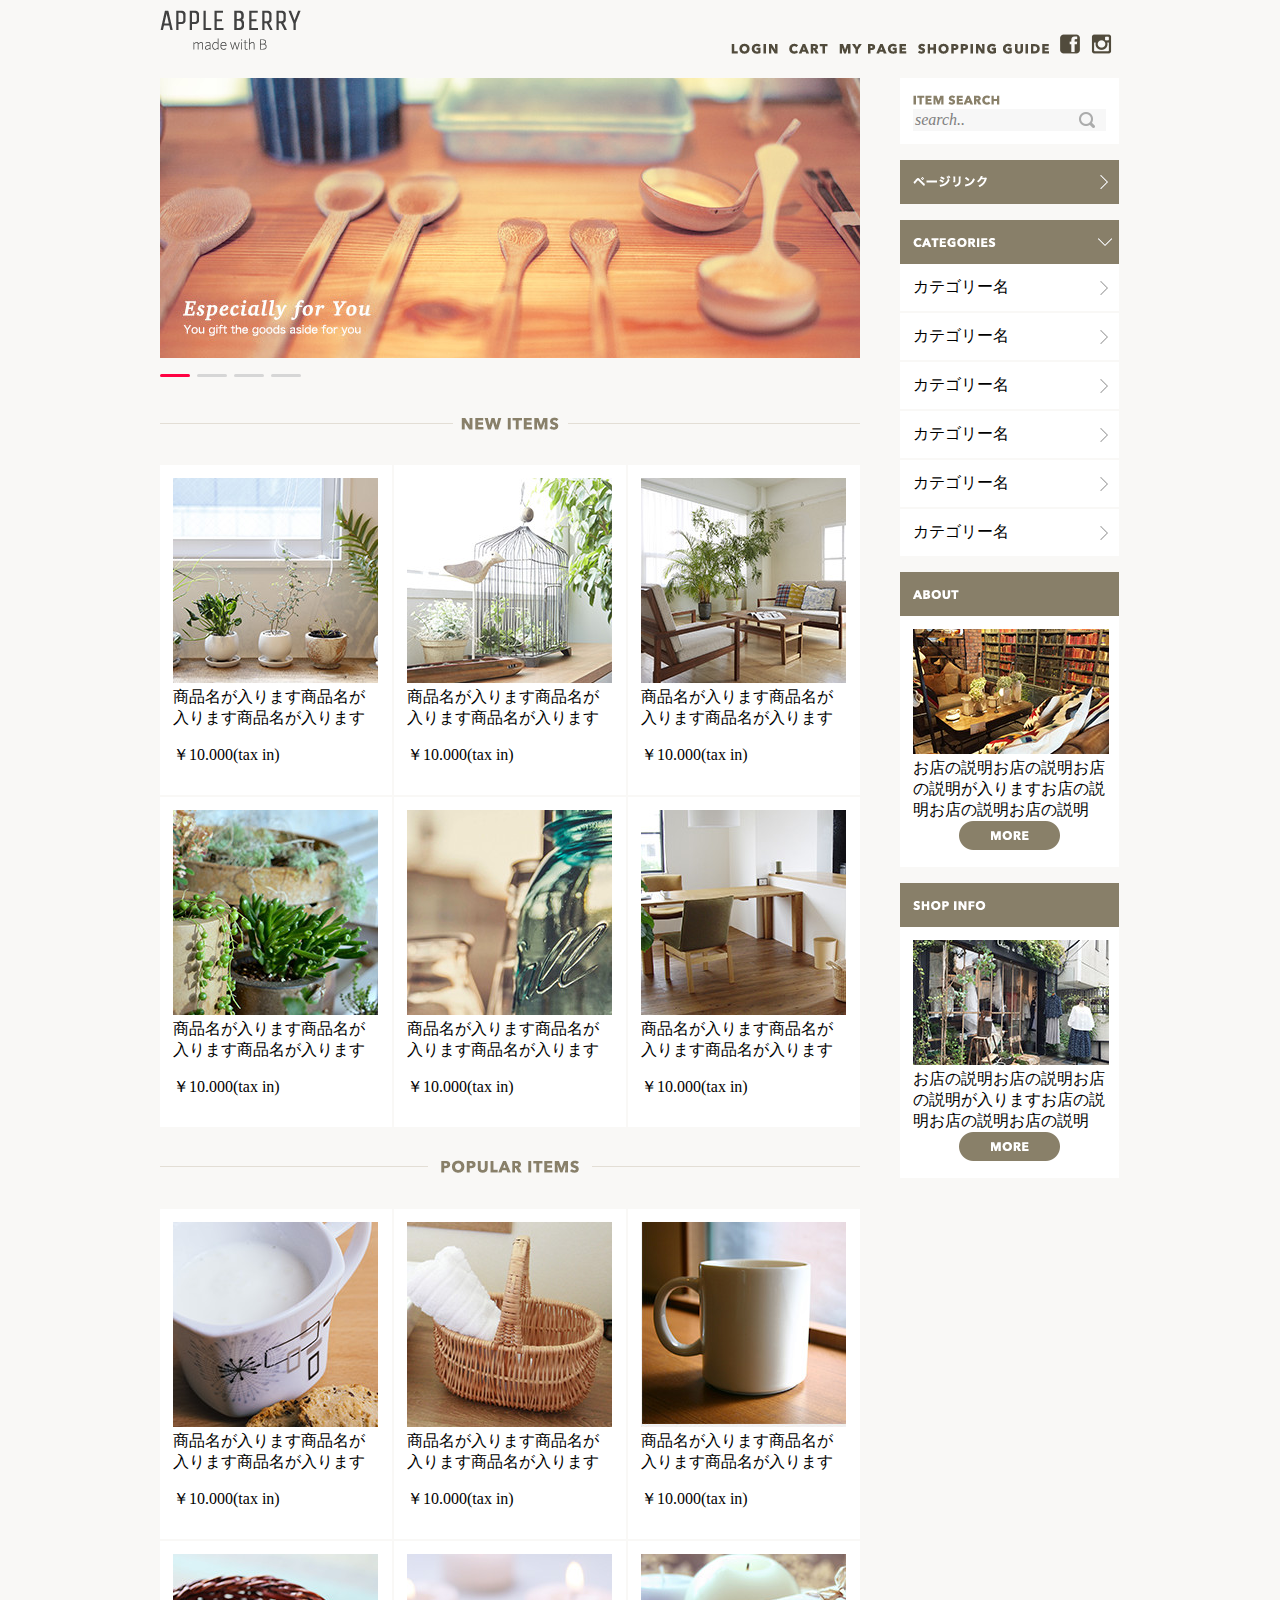
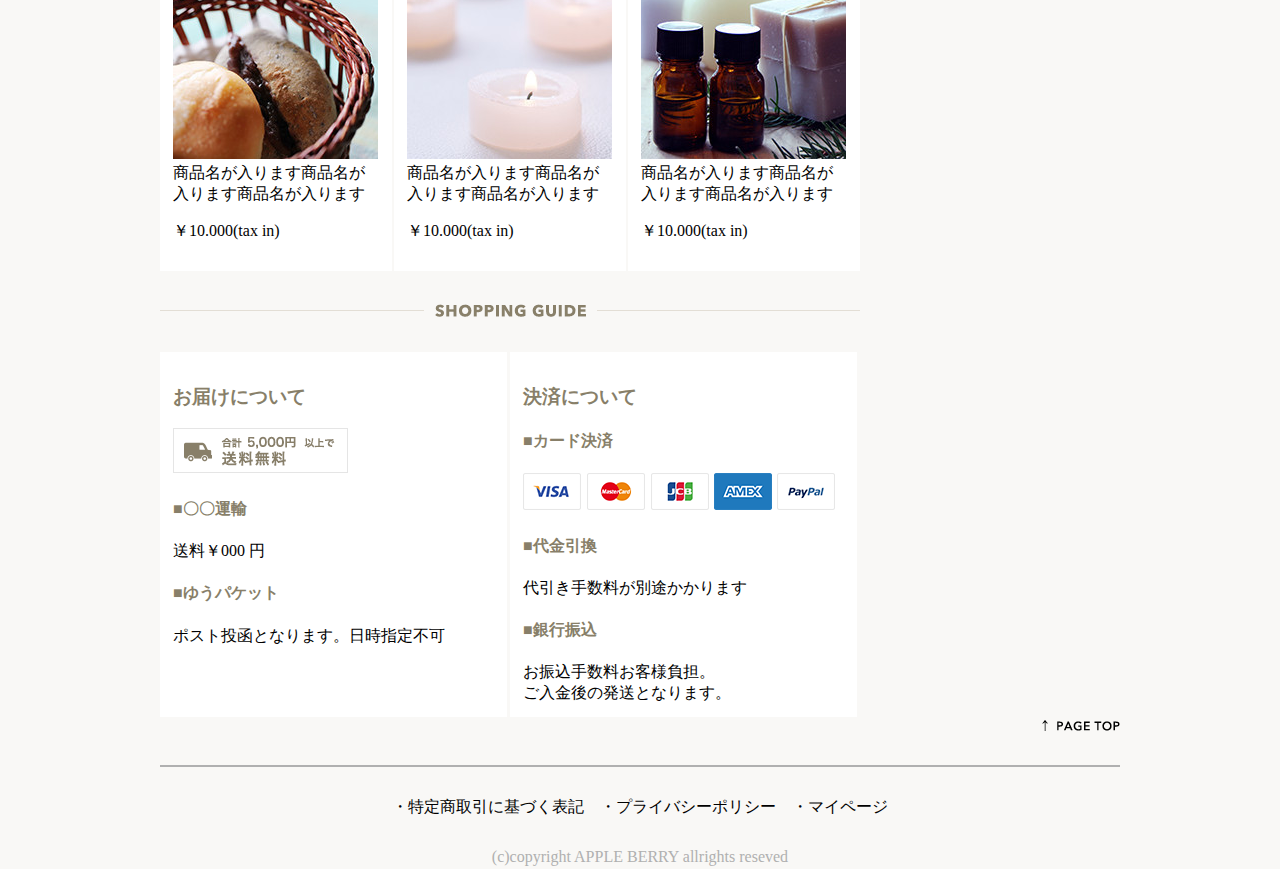
==== index.html @ ad6b8660 "shopcommit" ====
<!DOCTYPE html>
<html lang="ja">
<head>
    <meta charset="utf-8">
    <title></title>
    <meta name="viewport" content="width=device-width, initial-scale=1">
    
    <!-- Owl Carousel CSS -->
        <link rel="stylesheet" href="owlcarousel/assets/owl.carousel.min.css">
        <link rel="stylesheet" href="owlcarousel/assets/owl.theme.default.min.css">
      
       <!-- CSS -->
        <link rel="stylesheet" href="css/shop.css">
        
        <!-- jQuery -->
        <script type="text/javascript" src="https://ajax.googleapis.com/ajax/libs/jquery/1.10.2/jquery.min.js"></script>
        
        <!-- Owl Carousel JS -->
        <script src="owlcarousel/owl.carousel.min.js"></script>
        
        <!-- Owl Carouselを動作させるために追加 -->
        <script src="shop.js"></script>
        
        <!-- メニュー用JS -->
        <script src="menu.js"></script>
    
</head>

<body>
  
  <div id="container">
  
  <!-- header -->
<div id="header">
<div id="sp_logo"><img src="images/top_sp/logo.png" srcset="images/top_sp/logo@2x.png"></div>

<div id="sp_navi">
          <img id="sp_fb_btn"  src="images/top_sp/fb.png" alt="sp_navi" srcset="images/top_sp/fb@2x.png">
          <img id="sp_insta_btn"  src="images/top_sp/insta.png" alt="sp_navi" srcset="images/top_sp/insta@2x.png">
          <img id="sp_menu_btn" src="images/top_sp/menu_icon.png" alt="sp_navi" srcset="images/top_sp/menu_icon@2x.png">
          
          <ul id="sp_menu_toggle">
          <li><a href="">ログイン</a></li>
          <li><a href="">カート</a></li>
          <li><a href="">マイページ</a></li>
          <li><a href="">ショッピングガイド</a></li>
          </ul>
          
          </div>
        <!-- sp_navi終了 -->
        
<div id="iconbox">
<div id="pc_logo"><img src="images/top/logo.png"></div>
        <div id="pc_navi">
            <img id="pc_navi_btn" src="images/top/menu_login.png" alt="pc_navi">
            <img id="pc_navi_btn" src="images/top/menu_cart.png" alt="pc_navi">
            <img id="pc_navi_btn" src="images/top/menu_mypage.png" alt="pc_navi">
            <img id="pc_navi_btn" src="images/top/menu_guide.png" alt="pc_navi">
            <img id="pc_navi_btn" src="images/top/facebook.png" alt="pc_navi">
            <img id="pc_navi_btn" src="images/top/insta.png" alt="pc_navi">

      </div>
      <!-- pc_navi終了 -->
      </div>
      <!-- iconbox終了 -->
      
</div>
<!-- header終了 -->

<!-- メイン -->  

<!-- アイテムリスト -->
<div id="flexbox">
<div id="main">
<div class="owl-carousel owl-theme">    
<img id="slide" src="images/top/ca_banner.jpg">
<div><img id="slide" src="images/top/ca_banner.jpg"></div>
<div><img id="slide" src="images/top/ca_banner.jpg"></div>
<div><img id="slide" src="images/top/ca_banner.jpg"></div>
</div>

<div id="newitem"> 
<picture>
    <source media="(max-width: 768px)" srcset="images/top_sp/title_new_item@2x.png">
    <source media="(min-width: 769px)" srcset="images/top/title_newitems.png">
    <img src="images/top/title_newitems.png">
</picture>
</div> 
<div id="itembox">
  <div id="item"><img id="item_list" src="images/top/item_01.jpg">
  商品名が入ります商品名が入ります商品名が入ります<p>￥10.000(tax in)</p></div>
  <div id="item"><img id="item_list" src="images/top/item_02.jpg">
  商品名が入ります商品名が入ります商品名が入ります<p>￥10.000(tax in)</p></div>
  <div id="item"><img id="item_list" src="images/top/item_03.jpg">
   商品名が入ります商品名が入ります商品名が入ります<p>￥10.000(tax in)</p></div>
  <div id="item"><img id="item_list" src="images/top/item_04.jpg">
   商品名が入ります商品名が入ります商品名が入ります<p>￥10.000(tax in)</p></div>
  <div id="item"><img id="item_list" src="images/top/item_05.jpg">
  商品名が入ります商品名が入ります商品名が入ります<p>￥10.000(tax in)</p></div>
  <div id="item"><img id="item_list" src="images/top/item_06.jpg">
   商品名が入ります商品名が入ります商品名が入ります<p>￥10.000(tax in)</p></div>
  
  </div>
  <!-- itembox終了 -->
  
  <div id="popular">
  <picture>
    <source media="(max-width: 768px)" srcset="images/top_sp/title_popular@2x.png">
    <source media="(min-width: 769px)" srcset="images/top/title_popular.png">
    <img src="images/top/title_popular.png">
  </picture>
  </div>

  <div id="itembox">
  <div id="item"><img id="item_list" src="images/top/item_07.jpg">
  商品名が入ります商品名が入ります商品名が入ります<p>￥10.000(tax in)</p></div>
  <div id="item"><img id="item_list" src="images/top/item_08.jpg">
   商品名が入ります商品名が入ります商品名が入ります<p>￥10.000(tax in)</p></div>
  <div id="item"><img id="item_list" src="images/top/item_09.jpg">
   商品名が入ります商品名が入ります商品名が入ります<p>￥10.000(tax in)</p></div>
  <div id="item"><img id="item_list" src="images/top/item_10.jpg">
   商品名が入ります商品名が入ります商品名が入ります<p>￥10.000(tax in)</p></div>
  <div id="item"><img id="item_list" src="images/top/item_11.jpg">
  商品名が入ります商品名が入ります商品名が入ります<p>￥10.000(tax in)</p></div>
  <div id="item"><img id="item_list" src="images/top/item_12.jpg">
  商品名が入ります商品名が入ります商品名が入ります<p>￥10.000(tax in)</p></div>
  
  </div>
  <!-- itembox終了 -->
  <!-- アイテムリスト終了 -->
  
<!-- ガイド -->
<div id="guide">
    
<div id="shopguide">
<picture>
    <source media="(max-width: 768px)" srcset="images/top_sp/title_guide@2x.png">
    <source media="(min-width: 769px)" srcset="images/top/title_guide.png">
    <img src="images/top/title_guide.png">
</picture>
</div>
     
     <div id="shopguidebox">
         
      <div id="guidebox">
          <h3>お届けについて</h3>
            <img src="images/top/otodoke_banner.png">
          <h4>■〇〇運輸</h4>
            送料￥000 円
            <h4>■ゆうパケット</h4>
            ポスト投函となります。日時指定不可</div>
        
         <div id="guidebox">
          <h3>決済について</h3>
            <h4>■カード決済</h4>
            <img src="images/top/cards.png">
            <h4>■代金引換</h4>
            代引き手数料が別途かかります
            <h4>■銀行振込</h4>
           お振込手数料お客様負担。<span id="before">ご入金後の発送となります。</span></div>
    
     </div>
     <!-- guidebox終了 -->
     
</div>
<!-- ガイド終了 -->

</div>
  <!-- メイン終了 -->

<!-- サイドバー --> 
<div id="side">
<div id="sidebox">
<div id="itemsearch">
<img src="images/top/itemserch.png">
<div id="search">search..</div>
</div>
<div id="pagelink"><img src="images/top/pagelink.png"></div>
<div id="categories"><img src="images/top/categories.png"></div>
<div id="list">カテゴリー名</div>
<div id="list">カテゴリー名</div>
<div id="list">カテゴリー名</div>
<div id="list">カテゴリー名</div>
<div id="list">カテゴリー名</div>
<div id="list">カテゴリー名</div>

<div id="about"><img src="images/top/about.png"></div>

<div id="shopbox">
<div id="about_img"><img src="images/top/about_img.jpg"></div>
<div id="text">お店の説明お店の説明お店の説明が入りますお店の説明お店の説明お店の説明
<div id="more"><img src="images/top/more_btn.png"></div>

</div>
<!--shopbox終了-->

</div>


<div id="shopinfo"><img src="images/top/shop_info.png"></div>

<div id="shopbox">
<div id="shopinfo_img"><img src="images/top/shopinfo_img.jpg"></div>
<div id="text">お店の説明お店の説明お店の説明が入りますお店の説明お店の説明お店の説明
<div id="more"><img src="images/top/more_btn.png"></div>

</div>
<!--shopbox終了-->
</div>
<!-- sidebox終了 -->
</div>
<!-- サイドバー終了 -->
</div>
<!-- flexbox終了 -->
</div>

<!-- フッター -->
<div id="footer">
    
<div id="pagebox">    
<div id="page_top"><img src="images/top/pagetop.png"></div>
<div id="border_bottom"></div>
<div id="page">・特定商取引に基づく表記　・プライバシーポリシー　・マイページ</div>
<div id="copyright">
(c)copyright APPLE BERRY allrights reseved
</div>
</div>
<!--pagebox終了-->

</div>
<!--フッター終了-->
 
 </div>
 <!-- container終了 -->
 
</body>
</html>
---- css/shop.css ----
@charset "utf-8";

/*　ページ全体設定 */
body{
    margin: 0;
    padding: 0;
    background-color: #f9f8f6;
    font-size: 100%;
}

/* コンテナ */
#container{
    background-color: #f9f8f6;
    padding: 3px;
}

/* ヘッダー　*/
@media (max-width: 768px){
    #header{
    display: flex;
    flex-direction: column;
    align-items: center;
    background-color: #f9f8f6;
}

#sp_logo{
    padding: 20px;
}

#sp_fb_btn,#sp_insta_btn,#sp_menu_btn{
    padding-left: 6px;
    padding-bottom: 20px;
}

#sp_menu_btn{
    cursor: pointer;
}


#sp_menu_toggle{
    list-style: none;
    background-color: #ffffff;
    display: none;
}

    #pc_logo{
        display:none;
    }
    
    #pc_navi{
        display: none;
    }
}

/* メイン */
@media (max-width: 768px){
    
#main{
    background-color: #f9f8f6;
}

#slide{
    margin: auto;
}

/* カルーセル */
.owl-theme .owl-dots .owl-dot span{
  width: 40px;
  height: 3px;
  background: #d6d6d6;
} 

.owl-theme .owl-dots .owl-dot.active span, .owl-theme .owl-dots .owl-dot:hover span {
    background: #ff0242;
}

.owl-theme .owl-dots{
    text-align: left;
    padding-left: 20px;
    padding-right: 20px;
}

#itembox{
    display: flex;
    flex-wrap: wrap;
    justify-content: center;
}

#item{
    background-color: #ffffff;
    width: 38%;
    padding: 16px;
    margin: 2px;
}

#item_list{
    width: 100%;
}

#newitem,#popular,#shopguide{
    text-align: center;
    margin-top: 30px;
    margin-bottom: 30px;
}

}

/* ショップガイド */
@media (max-width: 768px){
#shopguidebox{
    display: flex;
    flex-direction: column;
    align-items: center;
}

#guidebox{
    background-color: #ffffff;
    width: 80%;
    padding: 22px;
    margin: 3px;
}

#guidebox h3,h4{
    color: #887f69;
}
}

#before::before{
    content: "\A" ;
    white-space: pre;
}

/* サイド */
@media (max-width: 768px){
#side{
    background-color: #f9f8f6;
}

#sidebox{
    display: flex;
    flex-direction: column;
    align-items: center;
}

#itemsearch{
    background-color: #ffffff;
    margin: 20px;
}

#search{
    color: #7f7f7f;
    background-color: #f7f7f7;
    font-style: italic;
    padding: 8px;
    background-image: url("../images/top/search_icon.png");
    background-repeat: no-repeat;
    background-position: 339px;
}

#pagelink{
    background-image: url("../images/top/next_icon.png");
    background-repeat: no-repeat;
    background-position: 400px;
}

#categories{
    background-image: url("../images/top/down_icon.png");
    background-repeat: no-repeat;
    background-position: 392px;
}

#list{
    background-image: url("../images/top/next_icon_gray.png");
    background-repeat: no-repeat;
    background-position: 400px;
}

#pagelink,#categories,#about,#shopinfo{
    background-color: #887f69;
}

#list{
    background-color: #ffffff;
        margin-bottom: 2px;
}

#itemsearch,#pagelink,#categories,#list,#about,#shopinfo{
    width: 80%;
    padding: 22px;
}

#pagelink{
    margin-bottom: 16px;
}

#about,#shopinfo{
    margin-top: 16px;
}

#shopbox{
    display: flex;
}

#shopbox{
    background-color: #ffffff;
    width: 80%;
    padding: 22px;
}

#text{
    margin-left: 7px;
}

#more{
    margin-top: 60px;
}
}

/* フッター */

@media (max-width: 768px){
#footer{
    background-color: #f9f8f6;
}

#pagebox{
    text-align: center;
}

#page_top{
    padding: 20px;
}

#border_bottom{
    max-width: 430px;
    margin: 7px auto;
    border-bottom: 1px solid #b0b0b0;
}

#copyright{
    color: #b0b0b0;
}
}

/* PC表示 */
@media (min-width: 769px){
    
/* コンテナ */
#container{
    background-color: #f9f8f6;
    width: 960px;
    margin: 0 auto;
}    

/* ヘッダー */
#header{
    background-color: #f9f8f6;
}

#iconbox{
    display: flex;
}

#pc_logo{
    padding-top: 7px;
}

#pc_navi{
    padding-top: 31px;
    padding-left: 423px;
}

#pc_navi_btn{
    padding-left: 7px;
}

#sp_navi{
    display:none;
}

#sp_logo{
    display: none;
}

/* メイン */
#main{
    background-color: #f9f8f6;
    padding-top: 20px;
    width: 740px;
}

#slide{
    background-image: url("../images/top/ca_banner.jpg");
    width: 700px;
    height: 280px;
}

/* カルーセル */
.owl-theme .owl-dots .owl-dot span{
  width: 30px;
  height: 3px;
  background: #d6d6d6;
} 

.owl-theme .owl-dots .owl-dot.active span, .owl-theme .owl-dots .owl-dot:hover span {
    background: #ff0242;
}

.owl-theme .owl-dots{
  text-align: left;
}

.owl-theme .owl-dots .owl-dot span{
    margin-left: 0;
}

#itembox{
    display: flex;
    flex-wrap:wrap;
}

#item{
    background-color: #ffffff;
    width: 206px;
    padding: 13px;
    margin-right: 2px;
    margin-bottom: 2px;
}

#newitem,#popular,#shopguide{
    margin-top: 17px;
    margin-bottom: 17px;
}

/* PCサイド表示 */   
#flexbox{
    display: flex;
}

#newitem,#popular,#shopguide{
    margin-top: 30px;
    margin-bottom: 30px;
}

/* ショップガイド */
#shopguidebox{
    display: flex;
}

#guidebox{
    background-color: #ffffff;
    width: 321px;
    padding: 13px;
    margin-right: 3px;
}

#guidebox h3,h4{
    color: #887f69;
}

#before::before{
    content: "\A" ;
    white-space: pre;
}

/* サイド */
#side{
    background-color: #f9f8f6;
    padding-top: 20px;
    width: 220px;
}

#itemsearch{
    background-color: #ffffff;
    margin-bottom: 16px;
}

#search{
    color: #7f7f7f;
    font-style: italic;
    background-color: #f7f7f7;
    padding: 2px;
    background-image: url("../images/top/search_icon.png");
    background-repeat: no-repeat;
    background-position: 166px;
}

#pagelink,#categories,#about,#shopinfo{
    background-color: #887f69;
}

#itemsearch,#pagelink,#categories,#list,#about,#shopinfo,#shopbox{
    width: 193px;
    padding: 13px;
}

#pagelink{
    margin-bottom: 16px;
    background-image: url("../images/top/next_icon.png");
    background-repeat: no-repeat;
    background-position: 200px;
}

#categories{
    background-image: url("../images/top/down_icon.png");
    background-repeat: no-repeat;
    background-position: 198px;
}


#list{
    background-color: #ffffff;
    margin-bottom: 2px;
    background-image: url("../images/top/next_icon_gray.png");
    background-repeat: no-repeat;
    background-position: 200px;
}

#shopbox{
    background-color: #ffffff;
}


#about,#shopinfo{
    margin-top: 16px;
}


#more{
    text-align: center;
}

/* フッター */
#footer{
    background-color: #f9f8f6;
}

#page_top{
    text-align: right;
}

#border_bottom{
    border: 1px solid #b0b0b0;
    margin-top: 30px;
    margin-bottom: 30px;
}

#page,#copyright{
    text-align: center;
}

#page{
    margin-bottom: 30px;
}

#copyright{
    color: #b0b0b0;
}
}

/*　リストページ */

@media(max-width: 768px){
    
#bread_crumb{
    background-color: #f3ede4;
    color: #887f69;
    width: 90%;
    padding: 16px;
    margin-bottom: 16px;
}
    
#list_box{
    display:flex;
    flex-direction: column;
    align-items: center;
}

#categorie_image_sp{
    width: 90%;
}


#categorie_image{
    display:none;
}


#listitem_box{
    display: flex;
    flex-wrap:wrap;
}

#list_item{
    background-color: #ffffff;
    width: 38%;
    padding: 16px;
    margin: 1px auto 1px 16px;
}

#list_item_img{
    width: 100%;
}

#back_next{
    display: flex;
    justify-content: space-around;
    margin-top: 30px;
    margin-bottom: 30px;
}

#back_next div{
    background-color: #887f69;
    width: 36%;
    padding: 16px;
}

#back,#next{
    color: #ffffff;
    text-align: center;
    font-weight: bold;
}

#title_recent{
    display: none;
}

#title_recent_sp{
    text-align: center;
    margin-top: 30px;
    margin-bottom: 30px;
}


}

/* PC表示 */
@media(min-width: 769px){
    
#bread_crumb{
    background-color: #f3ede4;
    color: #887f69;
    width: 683px;
    padding: 8px;
    margin-bottom: 16px;
}

#categorie_image_sp{
    display: none;
}    

#listitem_box{
    display: flex;
    flex-wrap: wrap;
}

#list_item{
    background-color: #ffffff;
    width: 206px;
    padding: 13px;
    margin: 1px;
}

#back_next{
    display: flex;
    justify-content: space-between;
    margin-top: 30px;
    margin-bottom: 30px;
    
}

#back_next div{
    background-color: #887f69;
    width: 100px;
    padding: 16px;
    margin-right: 40px;
}

#back,#next{
    color: #ffffff;
    text-align: center;
    font-weight: bold;
}

#title_recent_sp{
    display: none;
}

#title_recent{
    margin-bottom: 16px;
}

}

/* プロダクトページ */

@media (max-width: 768px){
    
#main{
    background-color: #f9f8f6;
}

#products_box{
    display: flex;
    flex-direction: column;
    align-items: center;
}

#main_products{
    background-color: #ffffff;
}

#slide_text{
    font-size: 111%;
    font-weight: bold;
    margin-left: 8px;
}

#slide_list_text{
    margin-left: 8px;
}

#slide_border{
    width: 98%;
    margin: 16px auto;
    border: 1px solid #b8bab2;
}

#slide_box{
    display: flex;
    flex-direction: column;
    align-items: center;
}

#slide_main img{
    width: 400px;
}

li{
    list-style: none;
    display: inline-block;
}

li img{
    width: 80px;
    cursor: pointer;
}

#border_1,#border_2{
    max-width: 98%;
    margin: 16px auto;
    border: 1px solid #b8beb2;
}

#border_3{
    max-width: 98%;
    margin: 16px auto;
    border: 1px solid #887f69;
}

#color_size{
    margin-left: 8px;
    margin-bottom: 16px;
}

table{
    border-collapse: collapse;
    border: solid 1px;
}

table th, table td{
    border: 1px solid #b8beb2;
    padding: 7px;
    color: #887f69;
}

table th{
    background-color: #f7f8ec;
    border: solid 1px #b8bab2;
    font-weight: normal;
}


table{
    width: 80%;
    margin-left: auto;
    margin-right: auto;
}

#table_1{
    text-align: center;
    margin-bottom: 16px;
    
}

#table_2{
    text-align: center;
    padding-top: 30px;
    padding-bottom: 30px;
}

#add_cart_pc{
    display: none;
}

#pro_price,#price{
    display: inline-block;
}

#pro_price{
    margin-left: 8px;
}

#price{
    margin-left: 100px;
    color: #ff2778;
    font-size: 160%;
    font-style: italic;
}

#tax{
    font-size: 60%;
    color: #000000;
}

#quantity,#border_box{
    display: inline-block;
    vertical-align: middle;
}

#quantity{
    margin-left: 8px;
}

#border_box{
    margin-left: 100px;
}

#border_box{
    border-style: solid;
    border-width: 1px;
    border-color: #b8bab2;
    width: 160px;
    height: 30px;
}

#add_to_cart{
    text-align: center;
}

#title_text{
    color: #887f69;
    font-weight: bold;
    margin-left: 8px;
}

#list_text{
    margin-left: 8px;
}

#pro_item_box{
    display: flex;
    flex-wrap: wrap;
}

#pro_item{
    background-color: #ffffff;
    width: 38%;
    padding: 16px;
    margin: 1px auto 0 16px;
}

#pro_item_img{
    width: 100%;
}
}

/* PC表示 */
@media (min-width: 769px){
    
#bread_crumb{
    background-color: #f3ede4;
    color: #887f69;
    width: 683px;
    padding: 8px;
    margin-bottom: 16px;
}

#main_products{
    background-color: #ffffff;
    width: 578px;
    padding: 60px;
}


#slide_text_box{
    display: flex;
    justify-content: space-between;
}

#slide_text{
    font-weight: bold;
}

#slide_list_text{
    color: #b8bab2;
}

#slide_border{
    border: 1px solid #b8bab2;
    margin-top: 30px;
    margin-bottom: 16px;
}

#border_1{
    border: solid 1px #b8bab2;
    margin-top: 16px;
    margin-bottom: 16px;
}


#slide_box{
    display: flex;
    flex-direction: row;
}

#slide_main{
    width: 74.6%;
}

#slide_list{
    width: 26.4%;
    margin: 1px;
    padding-left: 7px;
}

#slide_list li{
    width: 48%;
    display: inline-block;
}

#slide_main img{
    width: 100%;
}

li {
    list-style: none;
}

li img{
    width: 100%;
}

#color_size{
    margin-bottom: 16px;
}

table{
    border-collapse: collapse;
    border: solid 1px;
}

table th, table td{
    border: 1px solid #b8beb2;
    padding: 7px;
    color: #887f69;
}

table th{
    background-color: #f7f8ec;
    border: solid 1px #b8bab2;
    font-weight: normal;
}


table{
    width: 100%;
    margin-left: auto;
    margin-right: auto;
}

#table_1{
    text-align: center;
    margin-bottom: 16px;
}

#table_2{
    padding-top: 30px;
    padding-bottom: 16px;
}

#table_2 th{
    text-align: center;
}

#medium_border_top{
    border: solid 1px #b8bab2;
    width: 50%;
    margin-top: 16px;
}

#medium_border_bottom{
    border: solid 1px #b8bab2;
    width: 50%;
    margin-bottom: 16px;
}

#pro_price,#price,#add_cart_pc{
    display: inline-block;
}


#price{
    color: #ff2778;
    font-size: 123%;
    font-weight: bold;
    margin-left: 40px;
}

#tax{
    font-size: 60%;
    color: #000000;
}

#pro_price,#price,#add_cart_pc{
    vertical-align: middle;
}

#add_cart_pc{
    margin-left: 98px;
}

#quantity,#border_box{
    display: inline-block;
    vertical-align: middle;
}

#border_box{
    border-style: solid;
    border-width: 1px;
    color: #b8bab2;
    width: 160px;
    height: 40px;
    margin-left: 40px;
}

#add_to_cart{
    display: none;
}

#border_3{
    border: 1px solid #887f69;
    
}

#title_text{
    color: #887f69;
}

#title_recent{
    margin-top: 30px;
}

#pro_item_box{
    display:flex;
}

#pro_item{
    background-color: #ffffff;
    width: 206px;
    padding: 13px;
    margin-right: 2px;
}
}
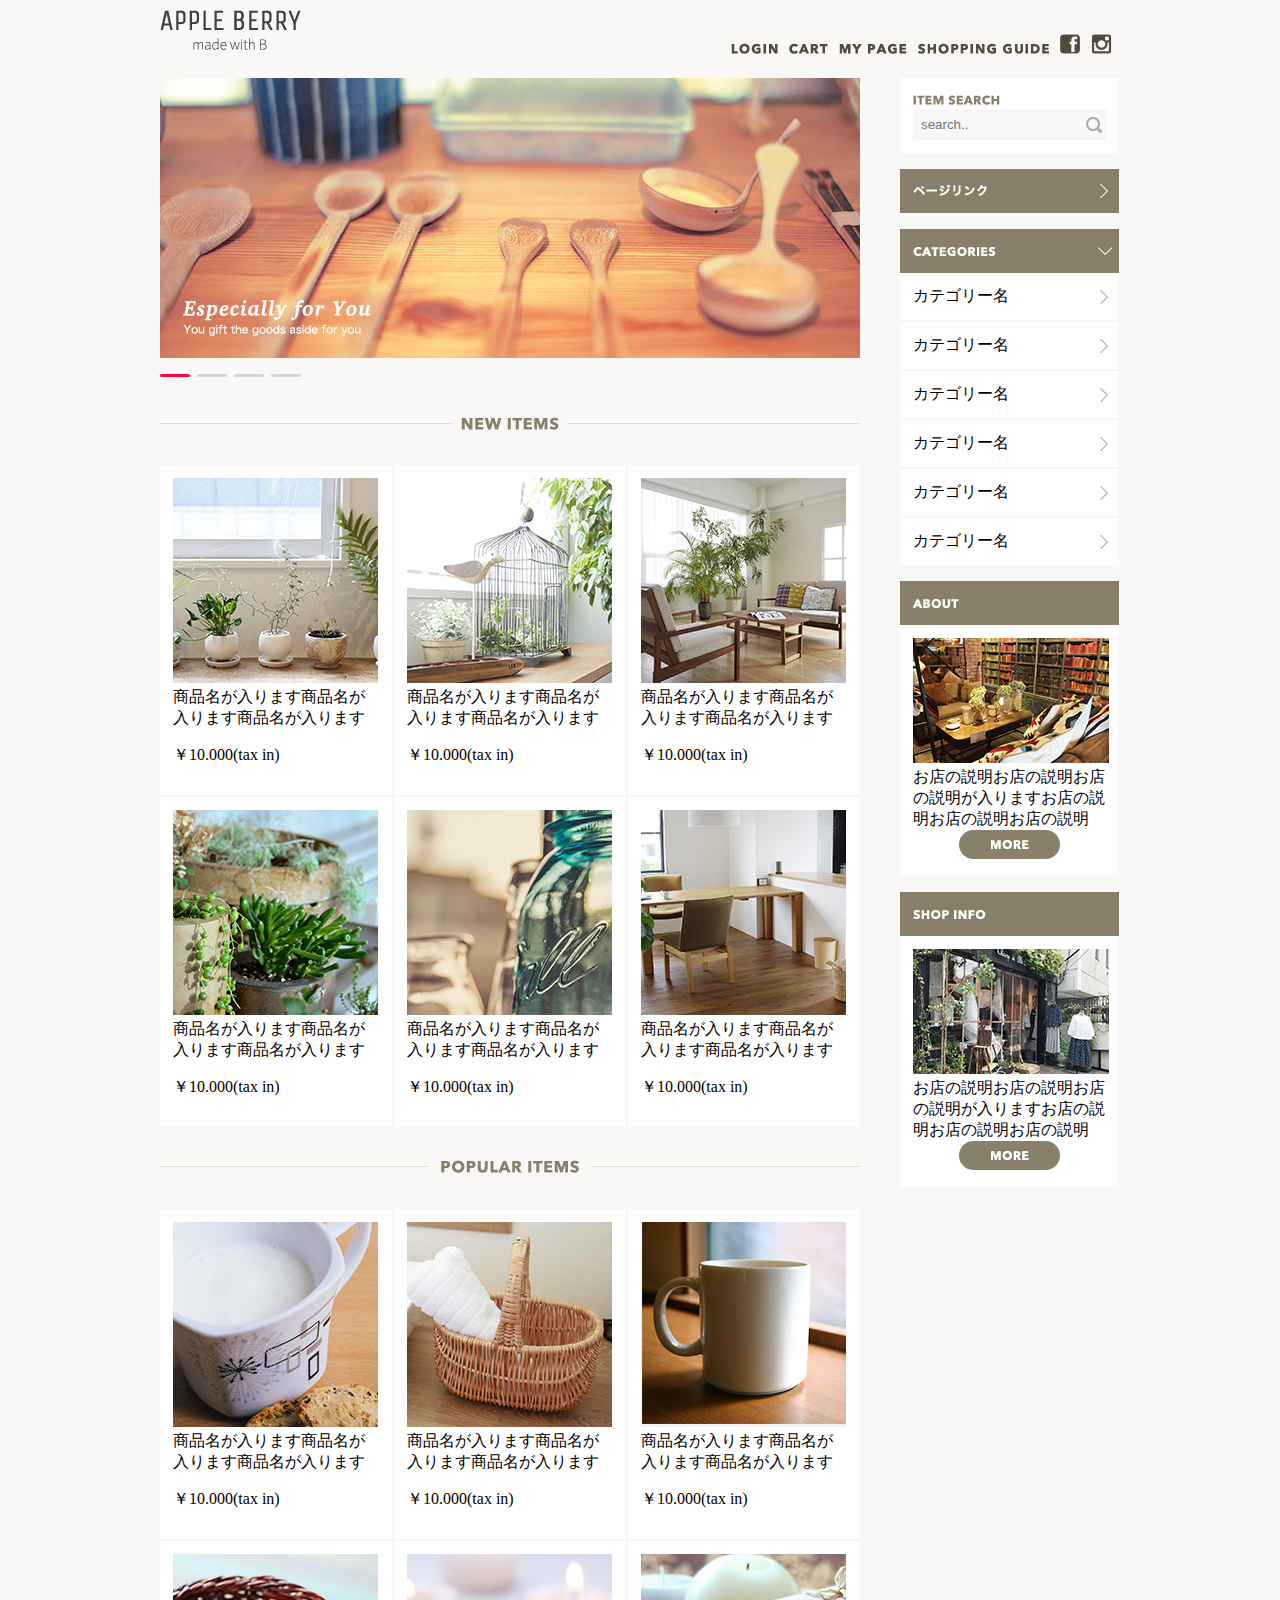
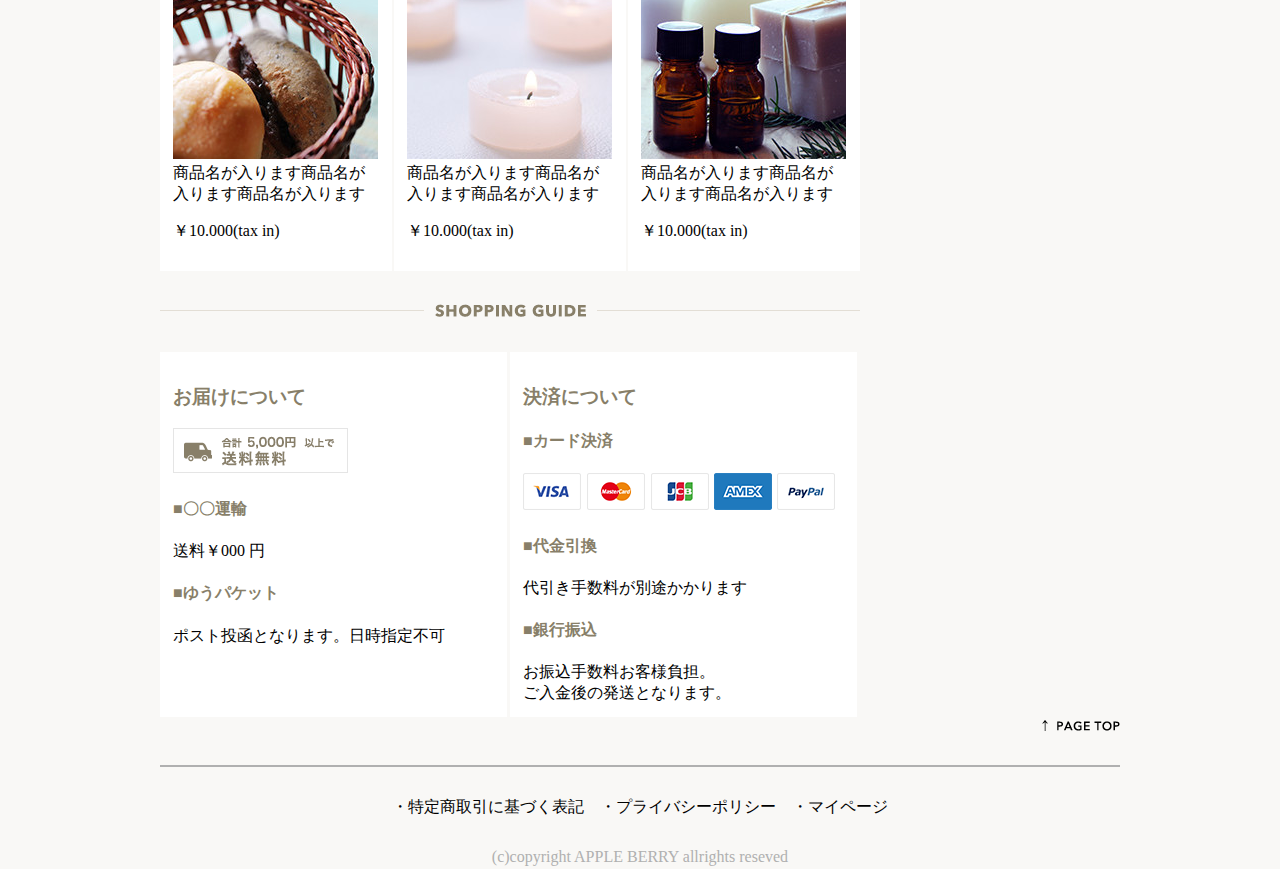
==== commit 7675bb5a: "commit" ====
--- a/index.html
+++ b/index.html
@@ -21,7 +21,7 @@
         <!-- Owl Carouselを動作させるために追加 -->
         <script src="shop.js"></script>
         
-        <!-- メニュー用JS -->
+        <!-- ハンバーガーメニュー用JS -->
         <script src="menu.js"></script>
     
 </head>
@@ -40,10 +40,10 @@
           <img id="sp_menu_btn" src="images/top_sp/menu_icon.png" alt="sp_navi" srcset="images/top_sp/menu_icon@2x.png">
           
           <ul id="sp_menu_toggle">
-          <li><a href="">ログイン</a></li>
-          <li><a href="">カート</a></li>
-          <li><a href="">マイページ</a></li>
-          <li><a href="">ショッピングガイド</a></li>
+          <li><a href="">LOGIN</a></li>
+          <li><a href="">CART</a></li>
+          <li><a href="">MY PAGE</a></li>
+          <li><a href="">SHOPPING GUIDE</a></li>
           </ul>
           
           </div>
@@ -172,9 +172,12 @@
 <div id="side">
 <div id="sidebox">
 <div id="itemsearch">
-<img src="images/top/itemserch.png">
-<div id="search">search..</div>
-</div>
+<img id="itemsearch_img" src="images/top/itemserch.png">
+<form id="form" action="#">
+<input id="search_box" type="search" placeholder="search..">
+</form>
+</div>
+
 <div id="pagelink"><img src="images/top/pagelink.png"></div>
 <div id="categories"><img src="images/top/categories.png"></div>
 <div id="list">カテゴリー名</div>
@@ -195,7 +198,6 @@
 <!--shopbox終了-->
 
 </div>
-
 
 <div id="shopinfo"><img src="images/top/shop_info.png"></div>
 
--- a/css/shop.css
+++ b/css/shop.css
@@ -27,6 +27,10 @@
     padding: 20px;
 }
 
+#sp_navi{
+    text-align: center;
+}
+
 #sp_fb_btn,#sp_insta_btn,#sp_menu_btn{
     padding-left: 6px;
     padding-bottom: 20px;
@@ -40,6 +44,10 @@
 #sp_menu_toggle{
     list-style: none;
     background-color: #ffffff;
+    width: 200px;
+    padding: 0%;
+    font-weight: bold;
+    text-align: left;
     display: none;
 }
 
@@ -61,6 +69,7 @@
 
 #slide{
     margin: auto;
+    width: 90%;
 }
 
 /* カルーセル */
@@ -147,32 +156,36 @@
     margin: 20px;
 }
 
-#search{
-    color: #7f7f7f;
+#itemsearch_img{
+    display: none;
+}
+
+#search_box{
+    width: 100%;
+    border: 0px;
+    padding: 8px;
     background-color: #f7f7f7;
-    font-style: italic;
-    padding: 8px;
-    background-image: url("../images/top/search_icon.png");
+    background-image: url(../images/top/search_icon.png);
     background-repeat: no-repeat;
-    background-position: 339px;
+    background-position: 98%;
 }
 
 #pagelink{
     background-image: url("../images/top/next_icon.png");
     background-repeat: no-repeat;
-    background-position: 400px;
+    background-position: 90%;
 }
 
 #categories{
     background-image: url("../images/top/down_icon.png");
     background-repeat: no-repeat;
-    background-position: 392px;
+    background-position: 90%;
 }
 
 #list{
     background-image: url("../images/top/next_icon_gray.png");
     background-repeat: no-repeat;
-    background-position: 400px;
+    background-position: 90%;
 }
 
 #pagelink,#categories,#about,#shopinfo{
@@ -184,7 +197,7 @@
         margin-bottom: 2px;
 }
 
-#itemsearch,#pagelink,#categories,#list,#about,#shopinfo{
+#itemsearch,#pagelink,#categories,#list,#about,#shopinfo,#shopbox{
     width: 80%;
     padding: 22px;
 }
@@ -197,14 +210,18 @@
     margin-top: 16px;
 }
 
+#about_img,#shopinfo_img{
+    width: 100%;
+}
+
+img{
+    max-width: 100%;
+    box-sizing: border-box;
+}
+
 #shopbox{
     display: flex;
-}
-
-#shopbox{
-    background-color: #ffffff;
-    width: 80%;
-    padding: 22px;
+    background-color: #ffffff;
 }
 
 #text{
@@ -214,6 +231,7 @@
 #more{
     margin-top: 60px;
 }
+
 }
 
 /* フッター */
@@ -375,14 +393,14 @@
     margin-bottom: 16px;
 }
 
-#search{
-    color: #7f7f7f;
-    font-style: italic;
+#search_box{
+    width: 100%;
+    border: 0px;
+    padding: 8px;
     background-color: #f7f7f7;
-    padding: 2px;
-    background-image: url("../images/top/search_icon.png");
+    background-image: url(../images/top/search_icon.png);
     background-repeat: no-repeat;
-    background-position: 166px;
+    background-position: 98%;
 }
 
 #pagelink,#categories,#about,#shopinfo{
@@ -485,17 +503,18 @@
     display:none;
 }
 
-
 #listitem_box{
     display: flex;
-    flex-wrap:wrap;
+    flex-wrap: wrap;
+    padding-left: 13px;
 }
 
 #list_item{
     background-color: #ffffff;
-    width: 38%;
+    width: 48%;
     padding: 16px;
-    margin: 1px auto 1px 16px;
+    margin:1px;
+    box-sizing: border-box;
 }
 
 #list_item_img{
@@ -608,6 +627,7 @@
 
 #main_products{
     background-color: #ffffff;
+    padding: 16px;
 }
 
 #slide_text{
@@ -632,17 +652,33 @@
     align-items: center;
 }
 
+#slide_main{
+    width: 100%;
+}
+
 #slide_main img{
-    width: 400px;
+    width: 100%;
+}
+
+#slide_list{
+    display: flex;
+    flex-wrap: wrap;
+    padding-left: 3px;
+    padding-right: 3px;
+    
+}
+
+#slide_list li{
+    width: 19.4%;
+    margin: 1px;
 }
 
 li{
     list-style: none;
-    display: inline-block;
 }
 
 li img{
-    width: 80px;
+    width: 100%;
     cursor: pointer;
 }
 
@@ -693,6 +729,52 @@
     
 }
 
+/* テーブル内チェックボックス */
+
+input[type=checkbox] {
+	display: none;			
+}
+
+#checkbox_label {
+	position: relative;		
+	padding: 0 0 0 42px;	
+}
+
+#checkbox_label:hover:after {
+	border-color: #b8bab2;	
+}
+
+#checkbox_label:after,  #checkbox_label:before{
+	position: absolute;	
+	content: "";		
+	display: block;		
+	top: 50%;			 
+}
+
+#checkbox_label:after {
+	left: 15px;			
+	margin-top: -8px;	
+	width: 16px;		
+	height: 16px;		
+	border: 1px solid #ccc;	
+	border-radius: 0px;	
+}
+
+#checkbox_label:before {
+	left: 21px;		
+	margin-top: -7px;	
+	width: 6px;		
+	height: 9px;	
+	border-right: 3px solid #b8bab2;	
+	border-bottom: 3px solid #b8bab2;	
+	transform: rotate(45deg);	
+	opacity: 0;		
+}
+
+input[type=checkbox]:checked + #checkbox_label:before {
+	opacity: 1;	
+}
+
 #table_2{
     text-align: center;
     padding-top: 30px;
@@ -705,6 +787,7 @@
 
 #pro_price,#price{
     display: inline-block;
+    vertical-align: middle;
 }
 
 #pro_price{
@@ -712,7 +795,7 @@
 }
 
 #price{
-    margin-left: 100px;
+    margin-left: 60px;
     color: #ff2778;
     font-size: 160%;
     font-style: italic;
@@ -723,7 +806,7 @@
     color: #000000;
 }
 
-#quantity,#border_box{
+#quantity{
     display: inline-block;
     vertical-align: middle;
 }
@@ -732,15 +815,9 @@
     margin-left: 8px;
 }
 
-#border_box{
-    margin-left: 100px;
-}
-
-#border_box{
-    border-style: solid;
-    border-width: 1px;
-    border-color: #b8bab2;
-    width: 160px;
+#number_box{
+    margin-left: 43px;
+    width: 40%;
     height: 30px;
 }
 
@@ -761,13 +838,15 @@
 #pro_item_box{
     display: flex;
     flex-wrap: wrap;
+    padding-left: 16px;
 }
 
 #pro_item{
     background-color: #ffffff;
-    width: 38%;
+    width: 48%;
     padding: 16px;
-    margin: 1px auto 0 16px;
+    margin: 1px;
+    box-sizing: border-box;
 }
 
 #pro_item_img{
@@ -849,6 +928,7 @@
 
 li img{
     width: 100%;
+    cursor: pointer;
 }
 
 #color_size{
@@ -882,6 +962,52 @@
 #table_1{
     text-align: center;
     margin-bottom: 16px;
+}
+
+/* テーブル内チェックボックス */
+
+input[type=checkbox] {
+	display: none;			
+}
+
+#checkbox_label {
+	position: relative;		
+	padding: 0 0 0 42px;	
+}
+
+#checkbox_label:hover:after {
+	border-color: #b8bab2;	
+}
+
+#checkbox_label:after,  #checkbox_label:before{
+	position: absolute;	
+	content: "";		
+	display: block;		
+	top: 50%;			 
+}
+
+#checkbox_label:after {
+	left: 15px;			
+	margin-top: -8px;	
+	width: 16px;		
+	height: 16px;		
+	border: 1px solid #ccc;	
+	border-radius: 0px;	
+}
+
+#checkbox_label:before {
+	left: 21px;		
+	margin-top: -7px;	
+	width: 6px;		
+	height: 9px;	
+	border-right: 3px solid #b8bab2;	
+	border-bottom: 3px solid #b8bab2;	
+	transform: rotate(45deg);	
+	opacity: 0;		
+}
+
+input[type=checkbox]:checked + #checkbox_label:before {
+	opacity: 1;	
 }
 
 #table_2{
@@ -930,18 +1056,15 @@
     margin-left: 98px;
 }
 
-#quantity,#border_box{
+#quantity{
     display: inline-block;
     vertical-align: middle;
 }
 
-#border_box{
-    border-style: solid;
-    border-width: 1px;
-    color: #b8bab2;
+#number_box{
     width: 160px;
-    height: 40px;
-    margin-left: 40px;
+    height: 30px;
+    margin-left: 22px;
 }
 
 #add_to_cart{
